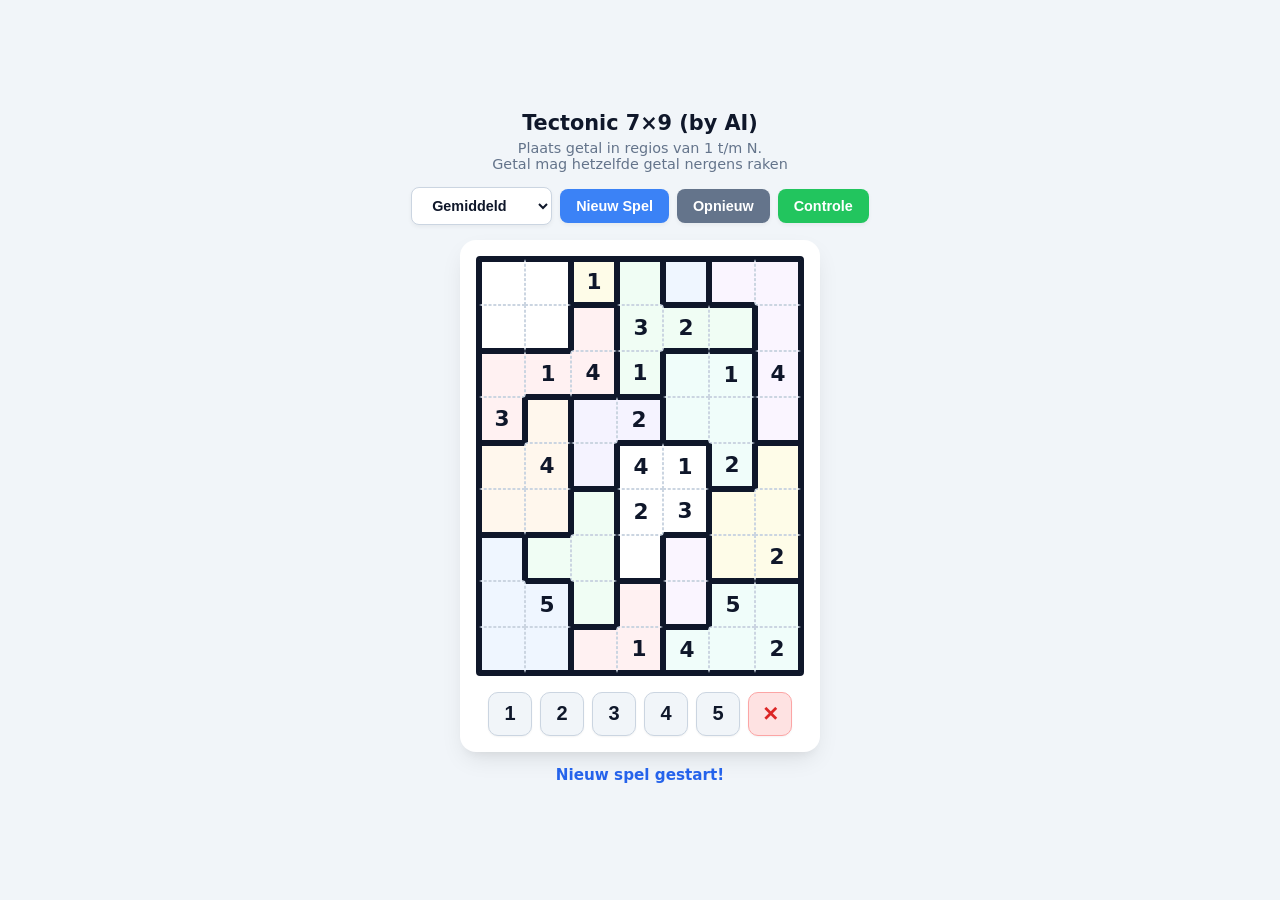
==== Games/Tectonic/Tectonic_9x7.html @ 061cf122 "Add files via upload" ====
<!DOCTYPE html>
<html lang="nl">
<head>
    <meta charset="UTF-8">
    <meta name="viewport" content="width=device-width, initial-scale=1.0">
    <title>Tectonic 7x9</title>
    <style>
        :root {
            --bg-color: #f1f5f9;
            --panel-bg: #ffffff;
            --text-color: #0f172a;
            --primary-color: #3b82f6;
            --primary-hover: #2563eb;
            --border-color: #cbd5e1;
            --error-color: #ef4444;
            --success-color: #22c55e;
            --selected-color: #93c5fd;
            --same-num-color: #dbeafe;
        }

        * {
            box-sizing: border-box;
        }

        body {
            font-family: system-ui, -apple-system, BlinkMacSystemFont, 'Segoe UI', Roboto, sans-serif;
            background-color: var(--bg-color);
            color: var(--text-color);
            display: flex;
            flex-direction: column;
            align-items: center;
            justify-content: center;
            min-height: 100vh;
            margin: 0;
            padding: 15px;
            user-select: none;
        }

        h3 {
            margin: 0 0 5px 0;
            font-size: 1.3rem;
            color: #0f172a;
            text-align: center;
        }

        .subtitle {
            margin: 0 0 15px 0;
            font-size: 0.9rem;
            color: #64748b;
            text-align: center;
        }

        .controls {
            display: flex;
            gap: 8px;
            margin-bottom: 15px;
            flex-wrap: wrap;
            justify-content: center;
            align-items: center;
        }

        button, select {
            background-color: var(--primary-color);
            color: white;
            border: none;
            padding: 9px 16px;
            border-radius: 8px;
            font-weight: 600;
            font-size: 0.9rem;
            cursor: pointer;
            transition: background-color 0.15s, transform 0.1s;
            box-shadow: 0 2px 4px rgba(0,0,0,0.05);
        }

        select {
            background-color: #ffffff;
            color: #0f172a;
            border: 1px solid var(--border-color);
            outline: none;
            padding-right: 28px;
        }

        button:hover {
            background-color: var(--primary-hover);
        }

        button:active {
            transform: scale(0.96);
        }

        button.btn-sec {
            background-color: #64748b;
        }
        button.btn-sec:hover {
            background-color: #475569;
        }

        button.btn-success {
            background-color: var(--success-color);
        }
        button.btn-success:hover {
            background-color: #16a34a;
        }

        .board-container {
            background: var(--panel-bg);
            padding: 16px;
            border-radius: 16px;
            box-shadow: 0 10px 25px -5px rgba(0, 0, 0, 0.1), 0 8px 10px -6px rgba(0, 0, 0, 0.05);
            display: flex;
            flex-direction: column;
            align-items: center;
        }

        #grid {
            display: grid;
            grid-template-columns: repeat(7, 46px);
            grid-template-rows: repeat(9, 46px);
            gap: 0;
            background-color: #0f172a;
            border: 3.5px solid #0f172a;
            border-radius: 4px;
            overflow: hidden;
        }

        @media (max-width: 400px) {
            #grid {
                grid-template-columns: repeat(7, 40px);
                grid-template-rows: repeat(9, 40px);
            }
            .cell {
                width: 40px !important;
                height: 40px !important;
                font-size: 1.2rem !important;
            }
        }

        .cell {
            width: 46px;
            height: 46px;
            display: flex;
            align-items: center;
            justify-content: center;
            font-size: 1.35rem;
            font-weight: 700;
            cursor: pointer;
            box-sizing: border-box;
            position: relative;
            background-color: #ffffff;
            transition: background-color 0.15s;
        }

        /* Regio dikke en dunne randen */
        .border-top-region { border-top: 3.5px solid #0f172a !important; }
        .border-bottom-region { border-bottom: 3.5px solid #0f172a !important; }
        .border-left-region { border-left: 3.5px solid #0f172a !important; }
        .border-right-region { border-right: 3.5px solid #0f172a !important; }

        .border-top-inner { border-top: 1px dashed #cbd5e1; }
        .border-bottom-inner { border-bottom: 1px dashed #cbd5e1; }
        .border-left-inner { border-left: 1px dashed #cbd5e1; }
        .border-right-inner { border-right: 1px dashed #cbd5e1; }

        .cell.given {
            color: #0f172a;
            font-weight: 900;
            cursor: default;
        }

        .cell.user-filled {
            color: #2563eb;
            font-weight: 800;
        }

        .cell.selected {
            background-color: var(--selected-color) !important;
            z-index: 10;
        }

        .cell.highlight-same {
            background-color: var(--same-num-color);
        }

        .cell.invalid {
            color: var(--error-color) !important;
            background-color: #fee2e2 !important;
            animation: shake 0.25s ease-in-out;
        }

        @keyframes shake {
            0%, 100% { transform: translateX(0); }
            20%, 60% { transform: translateX(-3px); }
            40%, 80% { transform: translateX(3px); }
        }

        .numpad {
            display: flex;
            gap: 8px;
            margin-top: 16px;
        }

        .num-btn {
            width: 44px;
            height: 44px;
            font-size: 1.25rem;
            font-weight: 700;
            border-radius: 10px;
            padding: 0;
            display: flex;
            align-items: center;
            justify-content: center;
            background-color: #f1f5f9;
            color: #0f172a;
            border: 1px solid var(--border-color);
            box-shadow: 0 1px 2px rgba(0,0,0,0.05);
        }

        .num-btn:hover {
            background-color: #e2e8f0;
        }

        .num-btn.delete {
            background-color: #fee2e2;
            color: #dc2626;
            border-color: #fca5a5;
        }

        #message {
            margin-top: 14px;
            font-weight: 600;
            font-size: 0.95rem;
            min-height: 24px;
            text-align: center;
        }

        /* Pastelkleuren per regio */
        .color-0 { background-color: #ffffff; }
        .color-1 { background-color: #fefce8; }
        .color-2 { background-color: #f0fdf4; }
        .color-3 { background-color: #eff6ff; }
        .color-4 { background-color: #faf5ff; }
        .color-5 { background-color: #fff1f2; }
        .color-6 { background-color: #f0fdfa; }
        .color-7 { background-color: #fff7ed; }
        .color-8 { background-color: #f5f3ff; }
    </style>
</head>
<body>

    <h3>Tectonic 7×9  (by AI)</h3>
    <p class="subtitle">Plaats getal in regios van 1 t/m N.<br>Getal mag hetzelfde getal nergens raken</p>

    <div class="controls">
        <select id="select-difficulty">
            <option value="0.45">Makkelijk</option>
            <option value="0.35" selected>Gemiddeld</option>
            <option value="0.25">Moeilijk</option>
        </select>
        <button id="btn-new">Nieuw Spel</button>
        <button id="btn-reset" class="btn-sec">Opnieuw</button>
        <button id="btn-validate" class="btn-success">Controle</button>
    </div>

    <div class="board-container">
        <div id="grid"></div>

        <div class="numpad">
            <button class="num-btn" data-val="1">1</button>
            <button class="num-btn" data-val="2">2</button>
            <button class="num-btn" data-val="3">3</button>
            <button class="num-btn" data-val="4">4</button>
            <button class="num-btn" data-val="5">5</button>
            <button class="num-btn delete" data-val="0">✕</button>
        </div>
    </div>

    <div id="message"></div>

    <script>
        const COLS = 7;
        const ROWS = 9;
        const TOTAL_CELLS = COLS * ROWS;

        let regions = [];        // Regio-id per cel
        let regionGroups = [];   // Cellenlijst per regio-id
        let solution = [];       // Berekende oplossing
        let initialBoard = [];   // Vaste gegeven cijfers
        let userBoard = [];      // Huidige stand van de gebruiker
        let selectedCell = null; // Actief geselecteerde cel

        // 1. REGIO GENERATIE (Grootte 1 t/m 5)
        function generateRegions() {
            let attempt = 0;
            while (attempt < 100) {
                attempt++;
                let regs = new Array(TOTAL_CELLS).fill(-1);
                let groups = [];
                let regId = 0;

                for (let i = 0; i < TOTAL_CELLS; i++) {
                    if (regs[i] !== -1) continue;

                    let targetSize = Math.floor(Math.random() * 5) + 1; // 1..5
                    let group = [i];
                    regs[i] = regId;

                    while (group.length < targetSize) {
                        let candidates = [];
                        for (let cellIdx of group) {
                            let r = Math.floor(cellIdx / COLS);
                            let c = cellIdx % COLS;
                            let neighbors = [
                                [r - 1, c], [r + 1, c], [r, c - 1], [r, c + 1]
                            ];
                            for (let [nr, nc] of neighbors) {
                                if (nr >= 0 && nr < ROWS && nc >= 0 && nc < COLS) {
                                    let nIdx = nr * COLS + nc;
                                    if (regs[nIdx] === -1 && !candidates.includes(nIdx)) {
                                        candidates.push(nIdx);
                                    }
                                }
                            }
                        }
                        if (candidates.length === 0) break;
                        let nextCell = candidates[Math.floor(Math.random() * candidates.length)];
                        regs[nextCell] = regId;
                        group.push(nextCell);
                    }
                    groups.push(group);
                    regId++;
                }

                // Eenzame cellen of regio's kleiner dan 1 mergen met een bijeengelegen regio als grootte <= 5 blijft
                let validPartition = true;
                for (let g = 0; g < groups.length; g++) {
                    if (groups[g].length === 0) continue;
                    // Als een regio heel klein is, probeer samen te voegen
                    if (groups[g].length === 1 && Math.random() < 0.7) {
                        let cellIdx = groups[g][0];
                        let r = Math.floor(cellIdx / COLS);
                        let c = cellIdx % COLS;
                        let neighbors = [[r-1,c], [r+1,c], [r,c-1], [r,c+1]];
                        for (let [nr, nc] of neighbors) {
                            if (nr >= 0 && nr < ROWS && nc >= 0 && nc < COLS) {
                                let nIdx = nr * COLS + nc;
                                let neighborReg = regs[nIdx];
                                if (neighborReg !== g && groups[neighborReg].length < 5) {
                                    regs[cellIdx] = neighborReg;
                                    groups[neighborReg].push(cellIdx);
                                    groups[g] = [];
                                    break;
                                }
                            }
                        }
                    }
                }

                // Filter lege groepen eruit en herindexeer
                let cleanGroups = groups.filter(g => g.length > 0);
                if (cleanGroups.every(g => g.length >= 1 && g.length <= 5)) {
                    // Herindexeer region map
                    let finalRegs = new Array(TOTAL_CELLS);
                    cleanGroups.forEach((grp, newId) => {
                        grp.forEach(cIdx => finalRegs[cIdx] = newId);
                    });
                    return { regions: finalRegs, regionGroups: cleanGroups };
                }
            }
        }

        // 2. BACKTRACKING SOLVER MET MRV (Minimum Remaining Values)
        function solvePuzzle(regs, groups) {
            let grid = new Array(TOTAL_CELLS).fill(0);

            function getCandidates(cellIdx) {
                let r = Math.floor(cellIdx / COLS);
                let c = cellIdx % COLS;
                let regId = regs[cellIdx];
                let maxVal = groups[regId].length;

                let used = new Set();
                // Gebruikt in dezelfde regio
                for (let idx of groups[regId]) {
                    if (grid[idx] !== 0) used.add(grid[idx]);
                }
                // Gebruikt in 8 omliggende buurcellen
                for (let dr = -1; dr <= 1; dr++) {
                    for (let dc = -1; dc <= 1; dc++) {
                        if (dr === 0 && dc === 0) continue;
                        let nr = r + dr, nc = c + dc;
                        if (nr >= 0 && nr < ROWS && nc >= 0 && nc < COLS) {
                            let val = grid[nr * COLS + nc];
                            if (val !== 0) used.add(val);
                        }
                    }
                }

                let cand = [];
                for (let v = 1; v <= maxVal; v++) {
                    if (!used.has(v)) cand.push(v);
                }
                return cand;
            }

            let iterations = 0;
            function backtrack() {
                iterations++;
                if (iterations > 3000) return false; // Voorkom vastlopen bij hele lastige knopen

                let minCand = null;
                let bestCell = -1;

                for (let i = 0; i < TOTAL_CELLS; i++) {
                    if (grid[i] === 0) {
                        let cand = getCandidates(i);
                        if (cand.length === 0) return false; // Doodlopend spoor
                        if (minCand === null || cand.length < minCand.length) {
                            minCand = cand;
                            bestCell = i;
                            if (cand.length === 1) break;
                        }
                    }
                }

                if (bestCell === -1) return true; // Alles opgelost!

                // Shuffle kandidaten voor willekeurigheid in de puzzels
                minCand.sort(() => Math.random() - 0.5);

                for (let val of minCand) {
                    grid[bestCell] = val;
                    if (backtrack()) return true;
                    grid[bestCell] = 0;
                }
                return false;
            }

            if (backtrack()) return grid;
            return null;
        }

        // 3. GENERATIE VAN PUZZEL MET DYNAMISCHE MOEILIJKHEIDSGRAAD
        function generatePuzzle() {
            let solvedData = null;
            let regData = null;

            while (!solvedData) {
                regData = generateRegions();
                solvedData = solvePuzzle(regData.regions, regData.regionGroups);
            }

            regions = regData.regions;
            regionGroups = regData.regionGroups;
            solution = solvedData;

            initialBoard = new Array(TOTAL_CELLS).fill(0);
            userBoard = new Array(TOTAL_CELLS).fill(0);

            // Haal gekozen moeilijkheidsgraad op
            let difficultyRatio = parseFloat(document.getElementById('select-difficulty').value);

            let indices = Array.from({length: TOTAL_CELLS}, (_, i) => i);
            indices.sort(() => Math.random() - 0.5);
            let revealCount = Math.floor(TOTAL_CELLS * difficultyRatio);

            for (let i = 0; i < revealCount; i++) {
                let idx = indices[i];
                initialBoard[idx] = solution[idx];
                userBoard[idx] = solution[idx];
            }
        }

        // 4. BORD RENDEREN
        function renderBoard() {
            const grid = document.getElementById('grid');
            grid.innerHTML = '';

            for (let r = 0; r < ROWS; r++) {
                for (let c = 0; c < COLS; c++) {
                    let idx = r * COLS + c;
                    let cell = document.createElement('div');
                    cell.className = 'cell';
                    cell.dataset.index = idx;

                    // Wijs unieke pastelkleur toe aan regio
                    let regId = regions[idx];
                    cell.classList.add(`color-${regId % 9}`);

                    // Bepaal randen: dikke donkere rand tussen regio's, gestippeld binnen regio
                    if (r === 0 || regions[(r - 1) * COLS + c] !== regId) cell.classList.add('border-top-region');
                    else cell.classList.add('border-top-inner');

                    if (r === ROWS - 1 || regions[(r + 1) * COLS + c] !== regId) cell.classList.add('border-bottom-region');
                    else cell.classList.add('border-bottom-inner');

                    if (c === 0 || regions[r * COLS + (c - 1)] !== regId) cell.classList.add('border-left-region');
                    else cell.classList.add('border-left-inner');

                    if (c === COLS - 1 || regions[r * COLS + (c + 1)] !== regId) cell.classList.add('border-right-region');
                    else cell.classList.add('border-right-inner');

                    // Waarde invullen
                    if (initialBoard[idx] !== 0) {
                        cell.innerText = initialBoard[idx];
                        cell.classList.add('given');
                    } else if (userBoard[idx] !== 0) {
                        cell.innerText = userBoard[idx];
                        cell.classList.add('user-filled');
                    }

                    cell.addEventListener('click', () => selectCell(idx));
                    grid.appendChild(cell);
                }
            }
        }

        function selectCell(idx) {
            selectedCell = idx;
            let cells = document.querySelectorAll('.cell');
            cells.forEach(c => {
                c.classList.remove('selected', 'highlight-same');
                let cellIdx = parseInt(c.dataset.index);
                if (cellIdx === idx) {
                    c.classList.add('selected');
                } else if (userBoard[idx] !== 0 && userBoard[cellIdx] === userBoard[idx]) {
                    c.classList.add('highlight-same');
                }
            });
        }

        function inputValue(val) {
            if (selectedCell === null) return;
            if (initialBoard[selectedCell] !== 0) return; // Vaste getallen niet wijzigen

            let maxVal = regionGroups[regions[selectedCell]].length;
            if (val > maxVal) {
                const msg = document.getElementById('message');
                msg.innerText = `Deze regio heeft ${maxVal} cel(len). Vul maximaal ${maxVal} in.`;
                msg.style.color = "#ef4444";
                return;
            }

            userBoard[selectedCell] = val;
            renderBoard();
            selectCell(selectedCell);
            document.getElementById('message').innerText = "";
        }

        function resetBoard() {
            for (let i = 0; i < TOTAL_CELLS; i++) {
                userBoard[i] = initialBoard[i];
            }
            renderBoard();
            document.getElementById('message').innerText = "Spel geherstart.";
            document.getElementById('message').style.color = "#64748b";
        }

        function startNewGame() {
            const msg = document.getElementById('message');
            msg.innerText = "Nieuwe puzzel genereren...";
            msg.style.color = "#0f172a";

            setTimeout(() => {
                generatePuzzle();
                renderBoard();
                selectedCell = null;
                msg.innerText = "Nieuw spel gestart!";
                msg.style.color = "#2563eb";
            }, 30);
        }

        // 5. VALIDATIE OP BASIS VAN TECTONIC REGELS
        function validateSolution() {
            let cells = document.querySelectorAll('.cell');
            cells.forEach(c => c.classList.remove('invalid'));

            let errors = 0;
            let incomplete = false;

            for (let i = 0; i < TOTAL_CELLS; i++) {
                if (userBoard[i] === 0) {
                    incomplete = true;
                }
            }

            for (let r = 0; r < ROWS; r++) {
                for (let c = 0; c < COLS; c++) {
                    let idx = r * COLS + c;
                    let val = userBoard[idx];
                    if (val === 0) continue;

                    let isInvalid = false;
                    let regId = regions[idx];

                    // Check 1: groter dan max regio grootte
                    if (val > regionGroups[regId].length) {
                        isInvalid = true;
                    }

                    // Check 2: dubbelen binnen dezelfde regio
                    for (let cellIdx of regionGroups[regId]) {
                        if (cellIdx !== idx && userBoard[cellIdx] === val) {
                            isInvalid = true;
                        }
                    }

                    // Check 3: dubbelen in 8 omliggende buren
                    for (let dr = -1; dr <= 1; dr++) {
                        for (let dc = -1; dc <= 1; dc++) {
                            if (dr === 0 && dc === 0) continue;
                            let nr = r + dr;
                            let nc = c + dc;
                            if (nr >= 0 && nr < ROWS && nc >= 0 && nc < COLS) {
                                let nIdx = nr * COLS + nc;
                                if (userBoard[nIdx] === val) {
                                    isInvalid = true;
                                }
                            }
                        }
                    }

                    if (isInvalid) {
                        errors++;
                        let cellElem = document.querySelector(`.cell[data-index="${idx}"]`);
                        if (cellElem) cellElem.classList.add('invalid');
                    }
                }
            }

            const msg = document.getElementById('message');
            if (errors > 0) {
                msg.innerText = `Er zijn ${errors} fouten gevonden (rood omrand).`;
                msg.style.color = "#ef4444";
            } else if (incomplete) {
                msg.innerText = "Tot nu toe klopt alles, maar de puzzel is nog niet af!";
                msg.style.color = "#2563eb";
            } else {
                msg.innerText = "Gefeliciteerd! De Tectonic puzzel is helemaal correct opgelost! 🎉";
                msg.style.color = "#22c55e";
            }
        }

        // EVENT LISTENERS & INITIALISATIE
        document.addEventListener('DOMContentLoaded', () => {
            document.getElementById('btn-new').addEventListener('click', startNewGame);
            document.getElementById('btn-reset').addEventListener('click', resetBoard);
            document.getElementById('btn-validate').addEventListener('click', validateSolution);

            document.querySelectorAll('.num-btn').forEach(btn => {
                btn.addEventListener('click', () => {
                    let val = parseInt(btn.getAttribute('data-val'));
                    inputValue(val);
                });
            });

            startNewGame();
        });

        // TOETSENBORD BESTURING
        document.addEventListener('keydown', (e) => {
            if (selectedCell === null) return;

            if (e.key >= '1' && e.key <= '5') {
                inputValue(parseInt(e.key));
            } else if (e.key === 'Backspace' || e.key === 'Delete' || e.key === '0') {
                inputValue(0);
            } else if (e.key === 'ArrowUp') {
                if (selectedCell >= COLS) selectCell(selectedCell - COLS);
            } else if (e.key === 'ArrowDown') {
                if (selectedCell + COLS < TOTAL_CELLS) selectCell(selectedCell + COLS);
            } else if (e.key === 'ArrowLeft') {
                if (selectedCell % COLS > 0) selectCell(selectedCell - 1);
            } else if (e.key === 'ArrowRight') {
                if ((selectedCell + 1) % COLS > 0) selectCell(selectedCell + 1);
            }
        });
    </script>
</body>
</html>
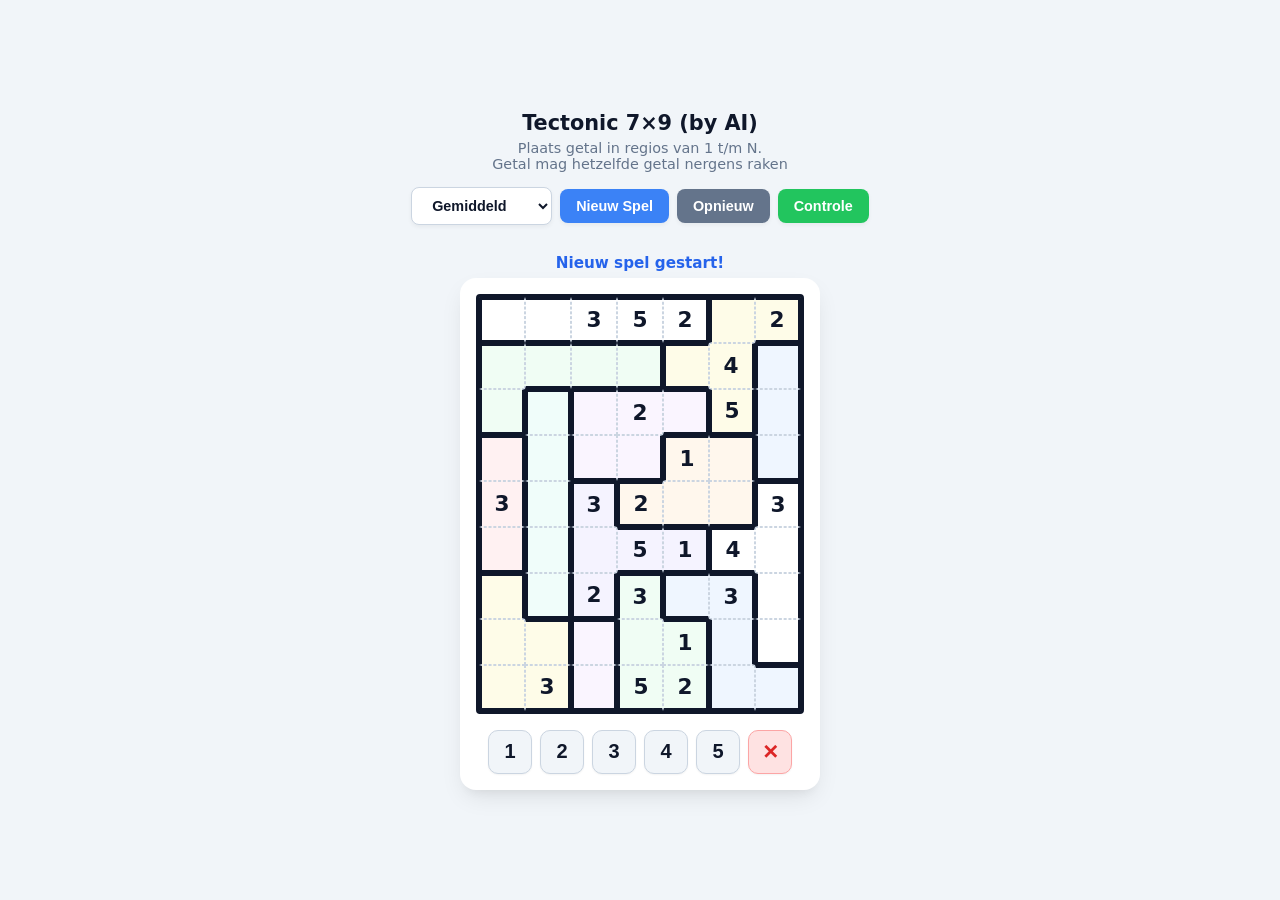
==== commit 54883d4b: "Add files via upload" ====
--- a/Games/Tectonic/Tectonic_9x7.html
+++ b/Games/Tectonic/Tectonic_9x7.html
@@ -261,6 +261,7 @@
         <button id="btn-validate" class="btn-success">Controle</button>
     </div>
 
+    <div id="message"></div>
     <div class="board-container">
         <div id="grid"></div>
 
@@ -274,7 +275,6 @@
         </div>
     </div>
 
-    <div id="message"></div>
 
     <script>
         const COLS = 7;
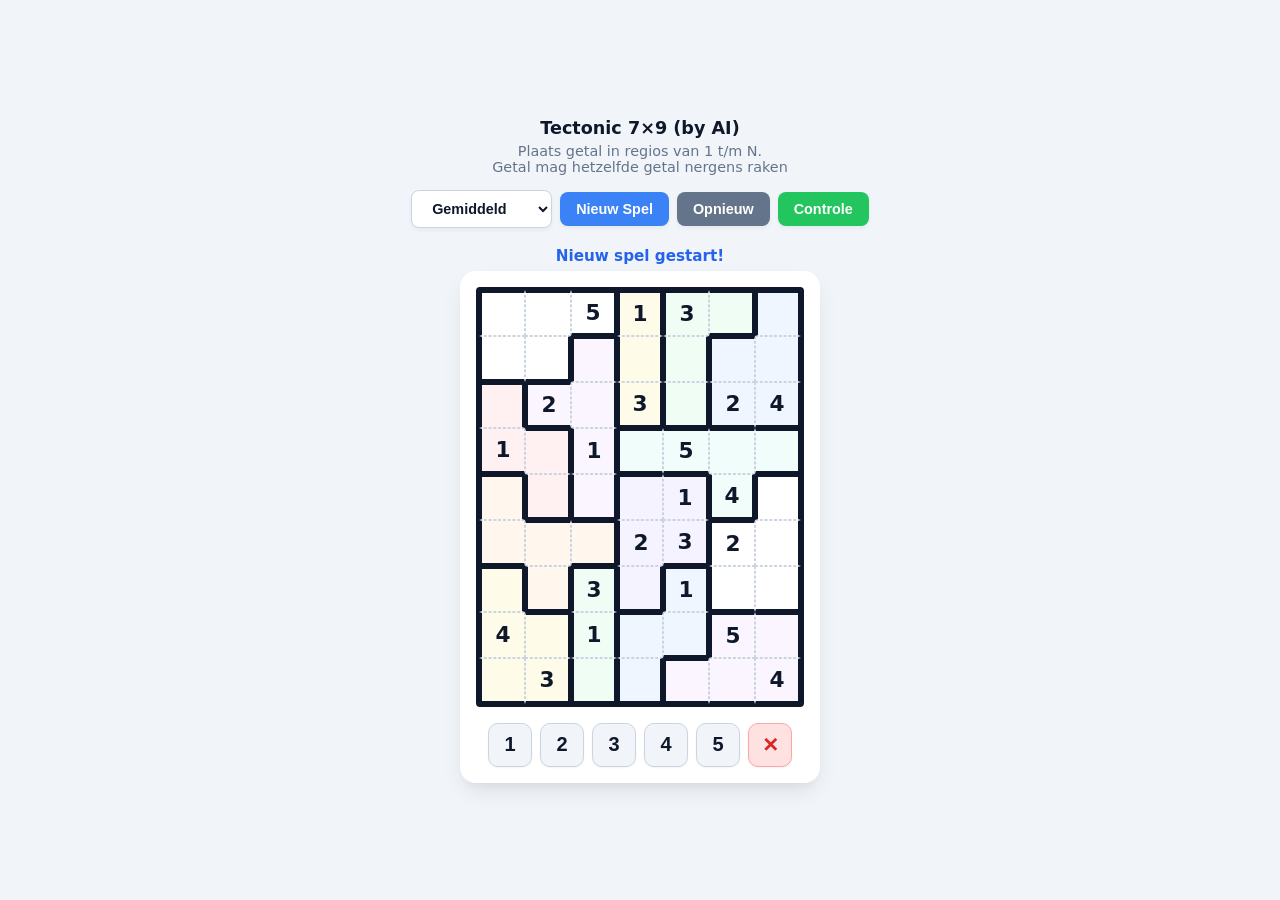
==== commit 2d61292e: "Add files via upload" ====
--- a/Games/Tectonic/Tectonic_9x7.html
+++ b/Games/Tectonic/Tectonic_9x7.html
@@ -38,7 +38,7 @@
 
         h3 {
             margin: 0 0 5px 0;
-            font-size: 1.3rem;
+            font-size: 1.1rem;
             color: #0f172a;
             text-align: center;
         }
@@ -53,8 +53,8 @@
         .controls {
             display: flex;
             gap: 8px;
-            margin-bottom: 15px;
-            flex-wrap: wrap;
+            margin-bottom: 5px;
+            flex-wrap: nowrap;
             justify-content: center;
             align-items: center;
         }
@@ -262,6 +262,7 @@
     </div>
 
     <div id="message"></div>
+    
     <div class="board-container">
         <div id="grid"></div>
 
@@ -287,6 +288,9 @@
         let initialBoard = [];   // Vaste gegeven cijfers
         let userBoard = [];      // Huidige stand van de gebruiker
         let selectedCell = null; // Actief geselecteerde cel
+
+        let oldcolor = "";
+        let oldmsg = "";
 
         // 1. REGIO GENERATIE (Grootte 1 t/m 5)
         function generateRegions() {
@@ -627,7 +631,10 @@
                 }
             }
 
+            let oldmsg = "";
+
             const msg = document.getElementById('message');
+
             if (errors > 0) {
                 msg.innerText = `Er zijn ${errors} fouten gevonden (rood omrand).`;
                 msg.style.color = "#ef4444";
@@ -645,6 +652,12 @@
             document.getElementById('btn-new').addEventListener('click', startNewGame);
             document.getElementById('btn-reset').addEventListener('click', resetBoard);
             document.getElementById('btn-validate').addEventListener('click', validateSolution);
+
+            add_Hover('select-difficulty','Moeilijkheidsgraad: Makkelijk/Middel/Moeilijk');
+            add_Hover('btn-new','Start een nieuwe tectonic...');
+            add_Hover('btn-reset','Leeg alle ingevulde cellen...');
+            add_Hover('btn-validate','Controleer ingevulde cellen...');
+            
 
             document.querySelectorAll('.num-btn').forEach(btn => {
                 btn.addEventListener('click', () => {
@@ -674,6 +687,23 @@
                 if ((selectedCell + 1) % COLS > 0) selectCell(selectedCell + 1);
             }
         });
+        
+        function add_Hover(id,msghover) {
+            const msg = document.getElementById('message');
+            // 2. Voeg een event listener toe voor wanneer de muis op de knop komt (hover)
+            document.getElementById(id).addEventListener('mouseenter', () => {
+                oldcolor = msg.style.color;
+                oldmsg = msg.textContent;
+                msg.style.color = "darkgreen";                
+                msg.textContent = msghover;
+            }); 
+            // 3. Voeg een event listener toe voor wanneer de muis de knop verlaat
+            document.getElementById(id).addEventListener('mouseleave', () => {
+                msg.textContent = oldmsg; // Maakt het bericht weer leeg
+                msg.style.color = oldcolor;
+            }); 
+        }
+
     </script>
 </body>
 </html>
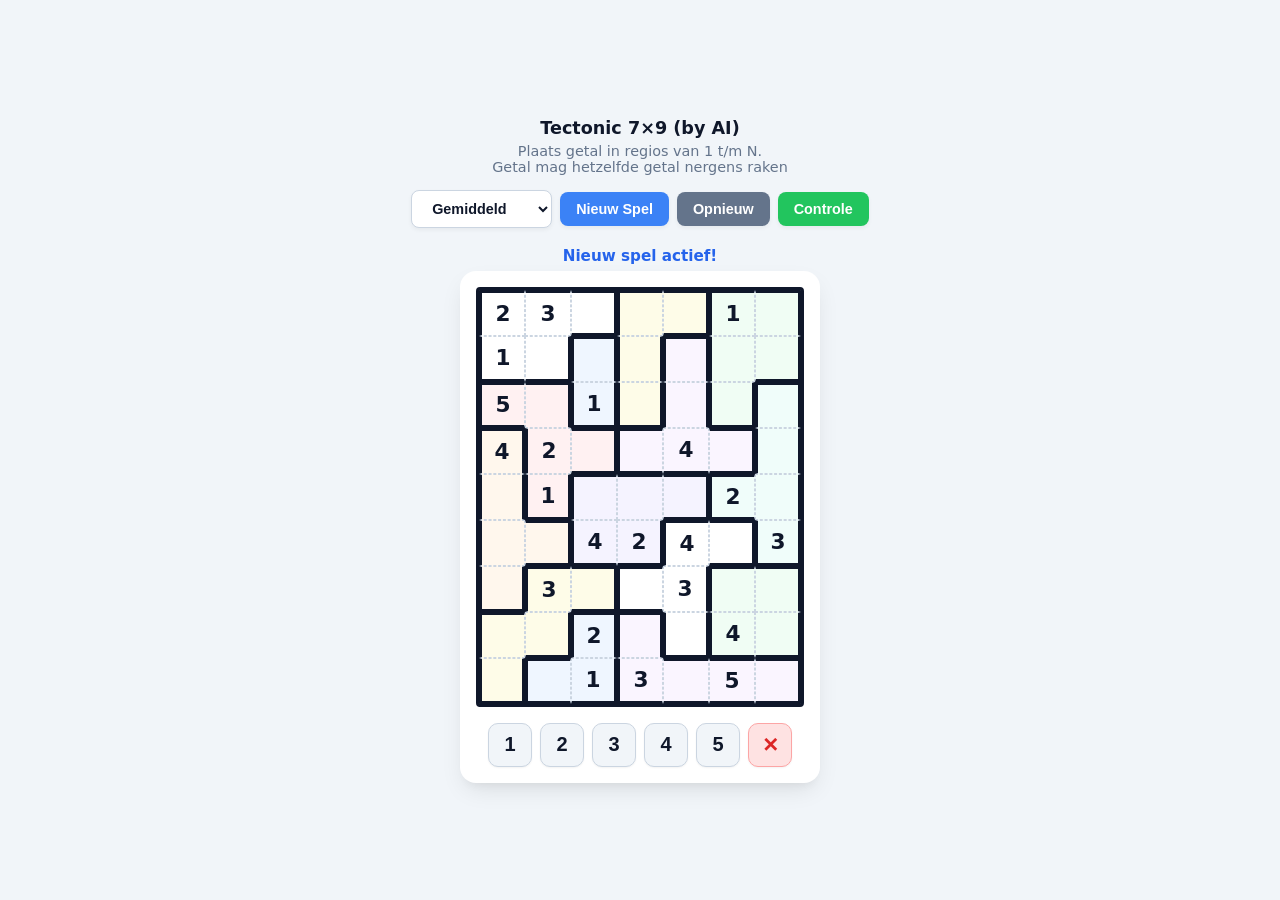
==== commit fcd32cac: "Add files via upload" ====
--- a/Games/Tectonic/Tectonic_9x7.html
+++ b/Games/Tectonic/Tectonic_9x7.html
@@ -555,7 +555,7 @@
                 userBoard[i] = initialBoard[i];
             }
             renderBoard();
-            document.getElementById('message').innerText = "Spel geherstart.";
+            document.getElementById('message').innerText = "Spel geleegd...";
             document.getElementById('message').style.color = "#64748b";
         }
 
@@ -568,7 +568,7 @@
                 generatePuzzle();
                 renderBoard();
                 selectedCell = null;
-                msg.innerText = "Nieuw spel gestart!";
+                msg.innerText = "Nieuw spel actief!";
                 msg.style.color = "#2563eb";
             }, 30);
         }
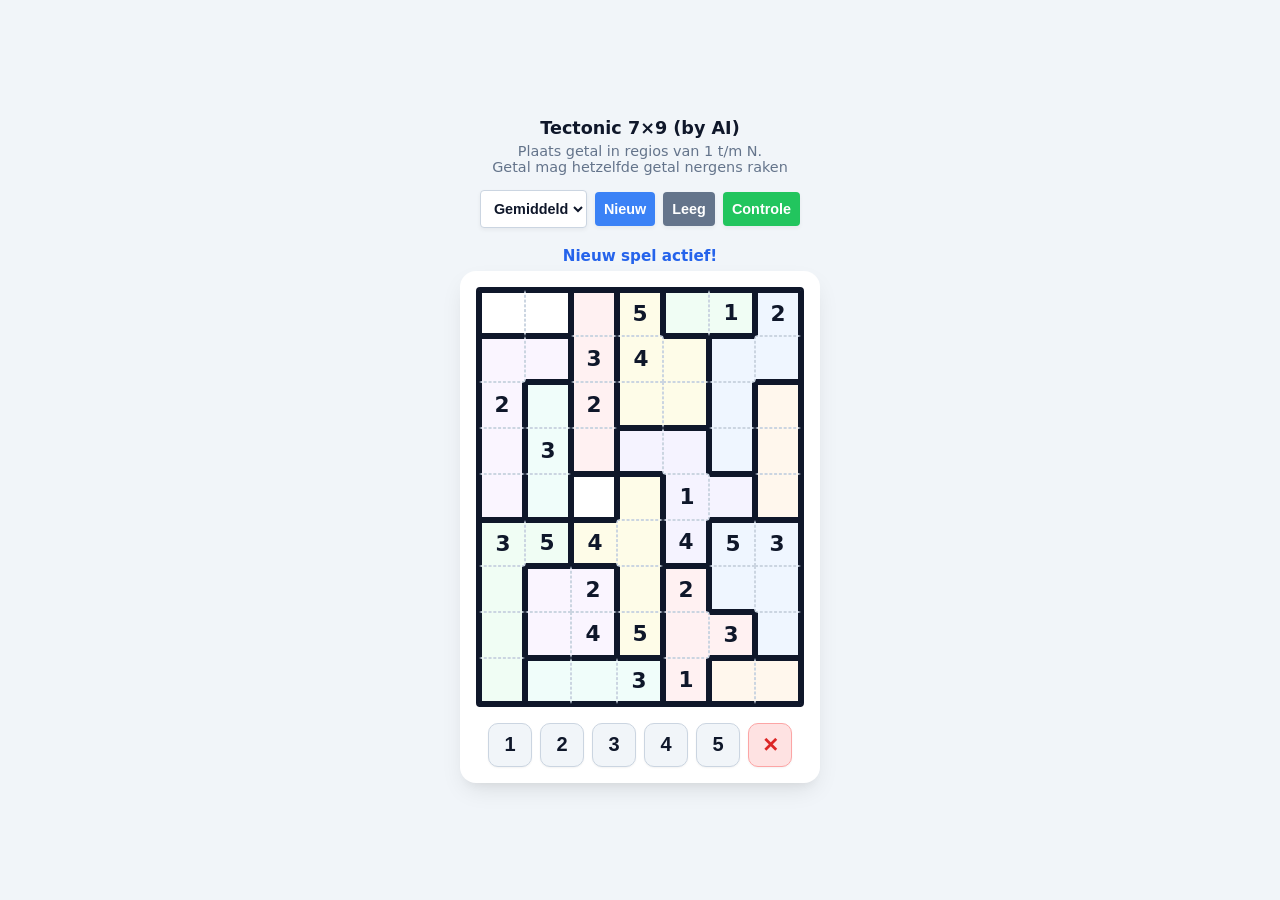
==== commit 5decd440: "Add files via upload" ====
--- a/Games/Tectonic/Tectonic_9x7.html
+++ b/Games/Tectonic/Tectonic_9x7.html
@@ -63,8 +63,8 @@
             background-color: var(--primary-color);
             color: white;
             border: none;
-            padding: 9px 16px;
-            border-radius: 8px;
+            padding: 9px 9px;
+            border-radius: 4px;
             font-weight: 600;
             font-size: 0.9rem;
             cursor: pointer;
@@ -77,7 +77,7 @@
             color: #0f172a;
             border: 1px solid var(--border-color);
             outline: none;
-            padding-right: 28px;
+            padding-right: 1px;
         }
 
         button:hover {
@@ -256,9 +256,10 @@
             <option value="0.35" selected>Gemiddeld</option>
             <option value="0.25">Moeilijk</option>
         </select>
-        <button id="btn-new">Nieuw Spel</button>
-        <button id="btn-reset" class="btn-sec">Opnieuw</button>
+        <button id="btn-new">Nieuw</button>
+        <button id="btn-reset" class="btn-sec">Leeg</button>
         <button id="btn-validate" class="btn-success">Controle</button>
+        <button id="btn-help" class="btn-sec">Help</button>
     </div>
 
     <div id="message"></div>
@@ -278,6 +279,10 @@
 
 
     <script>
+
+        // Controleer of het apparaat GEEN hover ondersteunt (zoals gsm en tablet)
+        const isTouchDeviceWithoutHover = window.matchMedia("(hover: none)").matches; 
+
         const COLS = 7;
         const ROWS = 9;
         const TOTAL_CELLS = COLS * ROWS;
@@ -652,12 +657,19 @@
             document.getElementById('btn-new').addEventListener('click', startNewGame);
             document.getElementById('btn-reset').addEventListener('click', resetBoard);
             document.getElementById('btn-validate').addEventListener('click', validateSolution);
-
-            add_Hover('select-difficulty','Moeilijkheidsgraad: Makkelijk/Middel/Moeilijk');
-            add_Hover('btn-new','Start een nieuwe tectonic...');
-            add_Hover('btn-reset','Leeg alle ingevulde cellen...');
-            add_Hover('btn-validate','Controleer ingevulde cellen...');
-            
+            document.getElementById('btn-help').addEventListener('click', showHelp);
+
+            if(isTouchDeviceWithoutHover){
+                // NOT an Hover device (GSM/Tablet)
+                document.getElementById('btn-help').hidden = false;
+            } else {
+                // Hover device (Laptop/desktop computer)
+                add_Hover('btn-validate','Controleer ingevulde cellen...');
+                add_Hover('select-difficulty','Makkelijk/Gemiddeld/Moeilijk = Moeilijkheidsgraad');
+                add_Hover('btn-new','Start een nieuwe tectonic...');
+                add_Hover('btn-reset','Leeg alle ingevulde cellen...');
+                document.getElementById('btn-help').hidden = true;
+            }
 
             document.querySelectorAll('.num-btn').forEach(btn => {
                 btn.addEventListener('click', () => {
@@ -688,22 +700,33 @@
             }
         });
         
-        function add_Hover(id,msghover) {
+        function add_Hover(id,msg_hover) {
             const msg = document.getElementById('message');
-            // 2. Voeg een event listener toe voor wanneer de muis op de knop komt (hover)
+            // Voeg een event listener toe voor wanneer de muis op de knop komt (hover)
             document.getElementById(id).addEventListener('mouseenter', () => {
                 oldcolor = msg.style.color;
                 oldmsg = msg.textContent;
                 msg.style.color = "darkgreen";                
-                msg.textContent = msghover;
+                msg.textContent = msg_hover;
             }); 
-            // 3. Voeg een event listener toe voor wanneer de muis de knop verlaat
+            // Voeg een event listener toe voor wanneer de muis de knop verlaat
             document.getElementById(id).addEventListener('mouseleave', () => {
                 msg.textContent = oldmsg; // Maakt het bericht weer leeg
                 msg.style.color = oldcolor;
             }); 
         }
 
+        function showHelp(){
+            let msg = "Hulp Overzicht\n" + 
+                      "===============\n"+ 
+                      "Makkelijk/Gemiddeld/Moeilijk = Keuze moeilijkheidsgraad\n" +
+                      "Nieuw: Maak nieuwe Tectonic puzzel\n" +
+                      "Leeg: Maak alle cellen leeg (opnieuw proberen)\n" +
+                      "Controle: Controleer ingevulde cellen\n" +
+                      "Help: Toont deze helptekst"
+            alert(msg);
+        }
+
     </script>
 </body>
 </html>
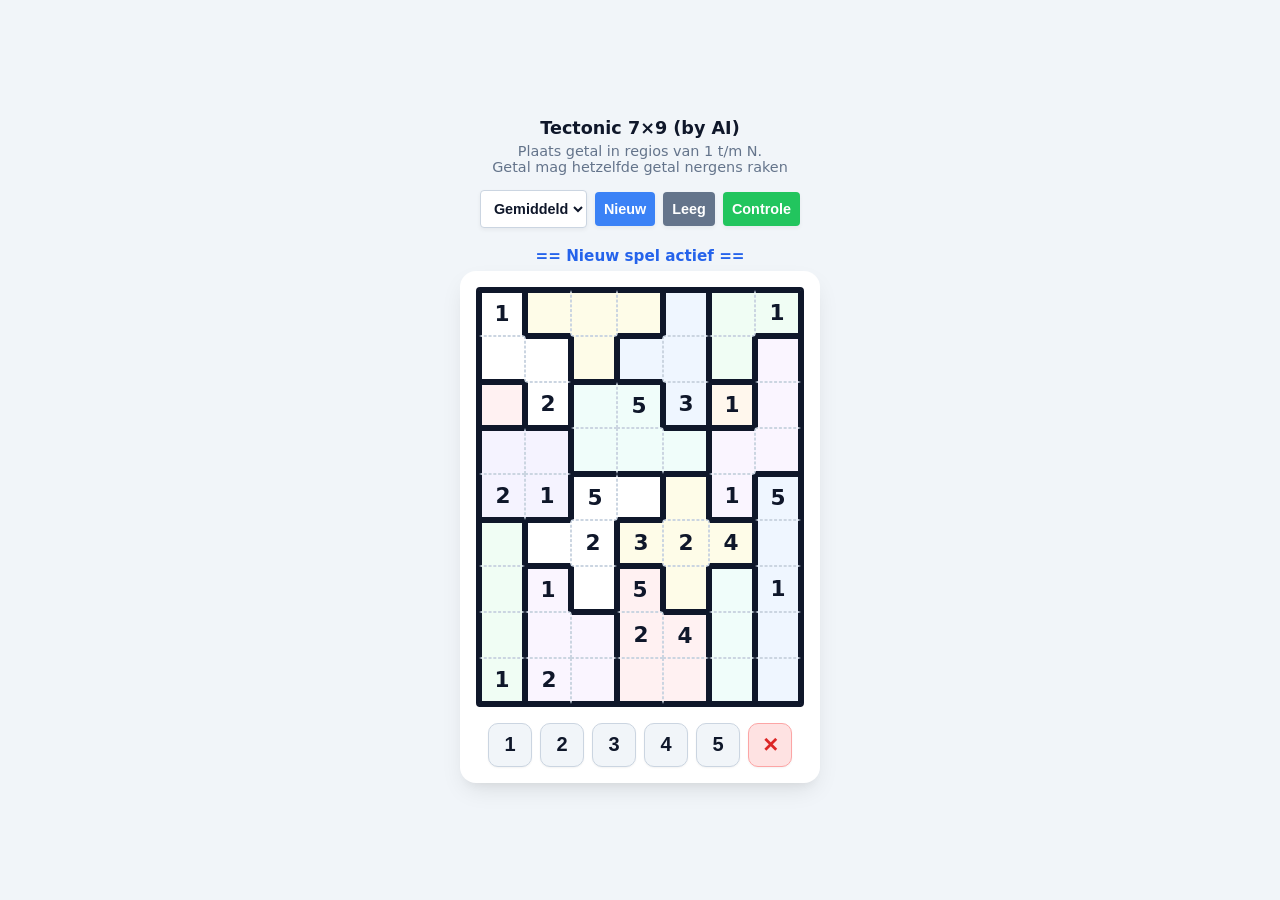
==== commit ad6e3556: "Add files via upload" ====
--- a/Games/Tectonic/Tectonic_9x7.html
+++ b/Games/Tectonic/Tectonic_9x7.html
@@ -573,7 +573,7 @@
                 generatePuzzle();
                 renderBoard();
                 selectedCell = null;
-                msg.innerText = "Nieuw spel actief!";
+                msg.innerText = "== Nieuw spel actief ==";
                 msg.style.color = "#2563eb";
             }, 30);
         }
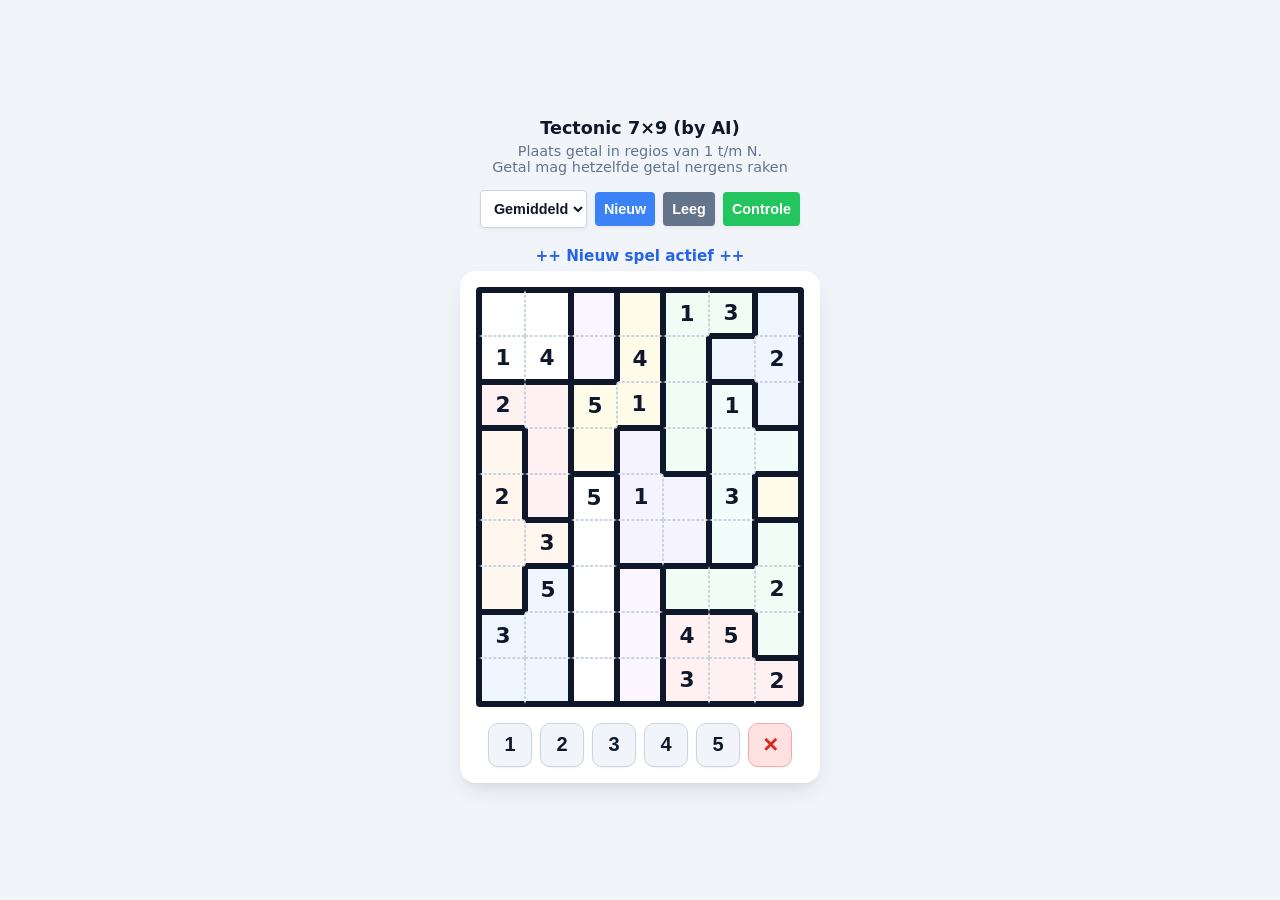
==== commit ebffd18d: "Add files via upload" ====
--- a/Games/Tectonic/Tectonic_9x7.html
+++ b/Games/Tectonic/Tectonic_9x7.html
@@ -573,7 +573,7 @@
                 generatePuzzle();
                 renderBoard();
                 selectedCell = null;
-                msg.innerText = "== Nieuw spel actief ==";
+                msg.innerText = "++ Nieuw spel actief ++";
                 msg.style.color = "#2563eb";
             }, 30);
         }
@@ -662,6 +662,7 @@
             if(isTouchDeviceWithoutHover){
                 // NOT an Hover device (GSM/Tablet)
                 document.getElementById('btn-help').hidden = false;
+                add_Hover('btn-reset','Leeg alle ingevulde cellen...');
             } else {
                 // Hover device (Laptop/desktop computer)
                 add_Hover('btn-validate','Controleer ingevulde cellen...');
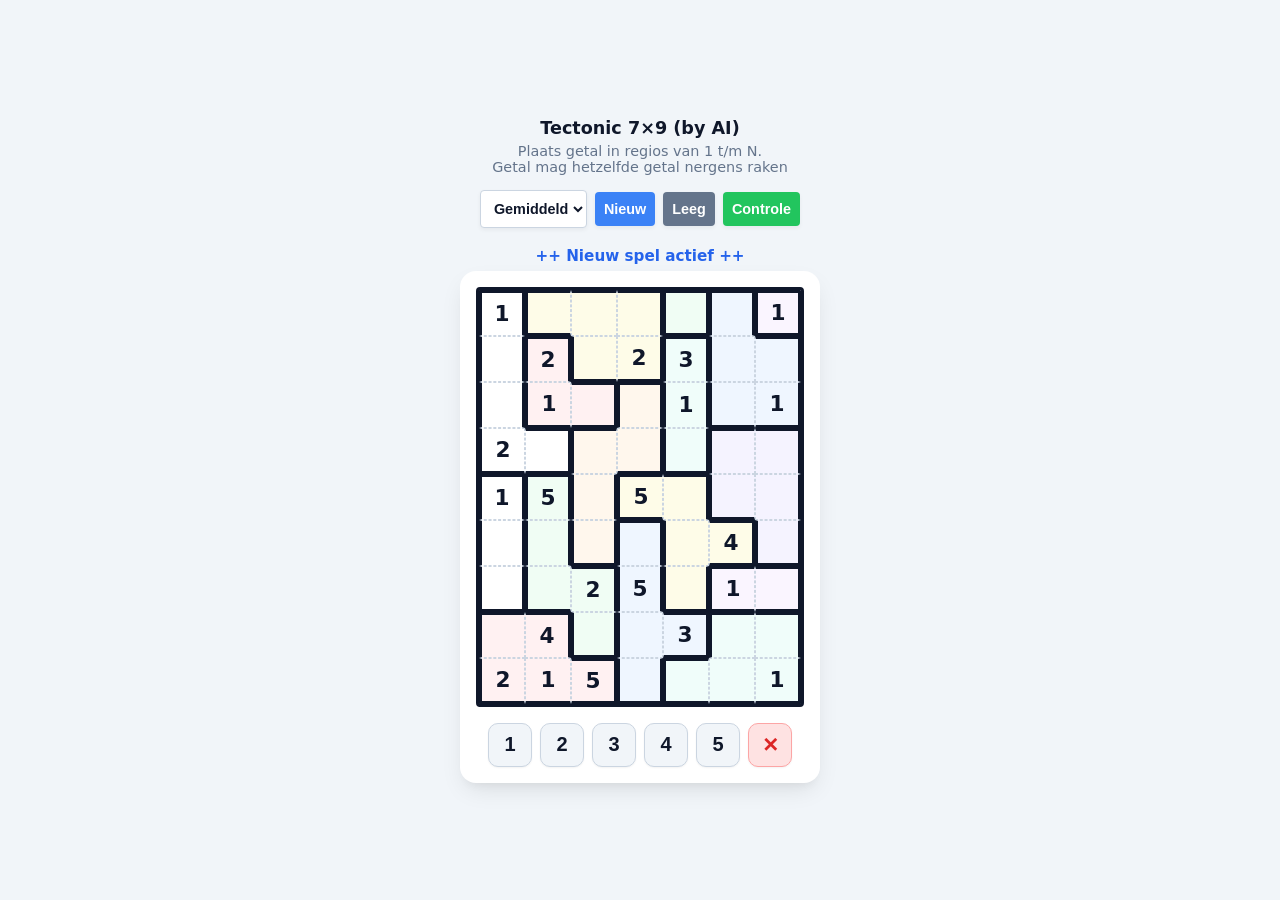
==== commit 5f231ff6: "Add files via upload" ====
--- a/Games/Tectonic/Tectonic_9x7.html
+++ b/Games/Tectonic/Tectonic_9x7.html
@@ -244,6 +244,10 @@
         .color-7 { background-color: #fff7ed; }
         .color-8 { background-color: #f5f3ff; }
     </style>
+
+    <link href="CSS/dynamic-dialog.css" rel="stylesheet">
+    <script src="JS/dynamic-dialog.js"></script>  
+
 </head>
 <body>
 
@@ -717,16 +721,21 @@
             }); 
         }
 
-        function showHelp(){
-            let msg = "Hulp Overzicht\n" + 
-                      "===============\n"+ 
-                      "Makkelijk/Gemiddeld/Moeilijk = Keuze moeilijkheidsgraad\n" +
-                      "Nieuw: Maak nieuwe Tectonic puzzel\n" +
-                      "Leeg: Maak alle cellen leeg (opnieuw proberen)\n" +
-                      "Controle: Controleer ingevulde cellen\n" +
-                      "Help: Toont deze helptekst"
-            alert(msg);
-        }
+        async function showHelp(){
+            let msg = "Makkelijk/Gemiddeld/Moeilijk = Moeilijkheid\n\n" +
+                      "Nieuw = Maak nieuwe Tectonic puzzel\n\n" +
+                      "Leeg = Maak alle cellen leeg (opnieuw proberen)\n\n" +
+                      "Controle = Controleer ingevulde cellen\n\n" +
+                      "Help = Toont deze helptekst"
+
+            const result = await yesnodialog("Help",msg,"OK","",false);
+        }
+
+        async function yesnodialog(title = "Attention", message = "Message...",
+                                   txtBtnYes="Ja", txtBtnNo="Nee",showNoButton = true){
+            const result = await showConfirmDialog(title, message, txtBtnYes, txtBtnNo, showNoButton);
+            return result.toString();
+        } 
 
     </script>
 </body>
--- a/Games/Tectonic/CSS/dynamic-dialog.css
+++ b/Games/Tectonic/CSS/dynamic-dialog.css
@@ -0,0 +1,67 @@
+
+    /* De donkere achtergrond die het scherm blokkeert */
+    .modal-overlay {
+        position: fixed;
+        top: 0;
+        left: 0;
+        width: 100%;
+        height: 100%;
+        background: rgba(0, 0, 0, 0.5);
+        display: flex;
+        justify-content: center;
+        align-items: center;
+        z-index: 9999;
+        font-family: sans-serif;
+    }
+
+    /* De modal box zelf */
+    .modal-box {
+        background: white;
+        padding: 20px;
+        border-radius: 8px;
+        box-shadow: 0 4px 15px rgba(0, 0, 0, 0.2);
+        max-width: 400px;
+        width: 100%;
+        text-align: center;
+    }
+
+    .modal-box h3 {
+        margin-top: 0;
+        color: #333;
+    }
+
+    .modal-box p {
+        color: #666;
+        margin-bottom: 20px;
+    }
+
+    /* Knoppen styling */
+    .modal-buttons {
+        display: flex;
+        justify-content: space-around;
+    }
+
+    .btn {
+        padding: 10px 24px;
+        border: none;
+        border-radius: 4px;
+        cursor: pointer;
+        font-weight: bold;
+        font-size: 14px;
+    }
+
+    .btn-yes {
+        background-color: #6c927f;
+        color: white;
+    }
+
+    .btn-no {
+        background-color: #bc914c;
+        color: white;
+    }
+
+    .btn:hover {
+        opacity: 0.9;
+    }
+
+
